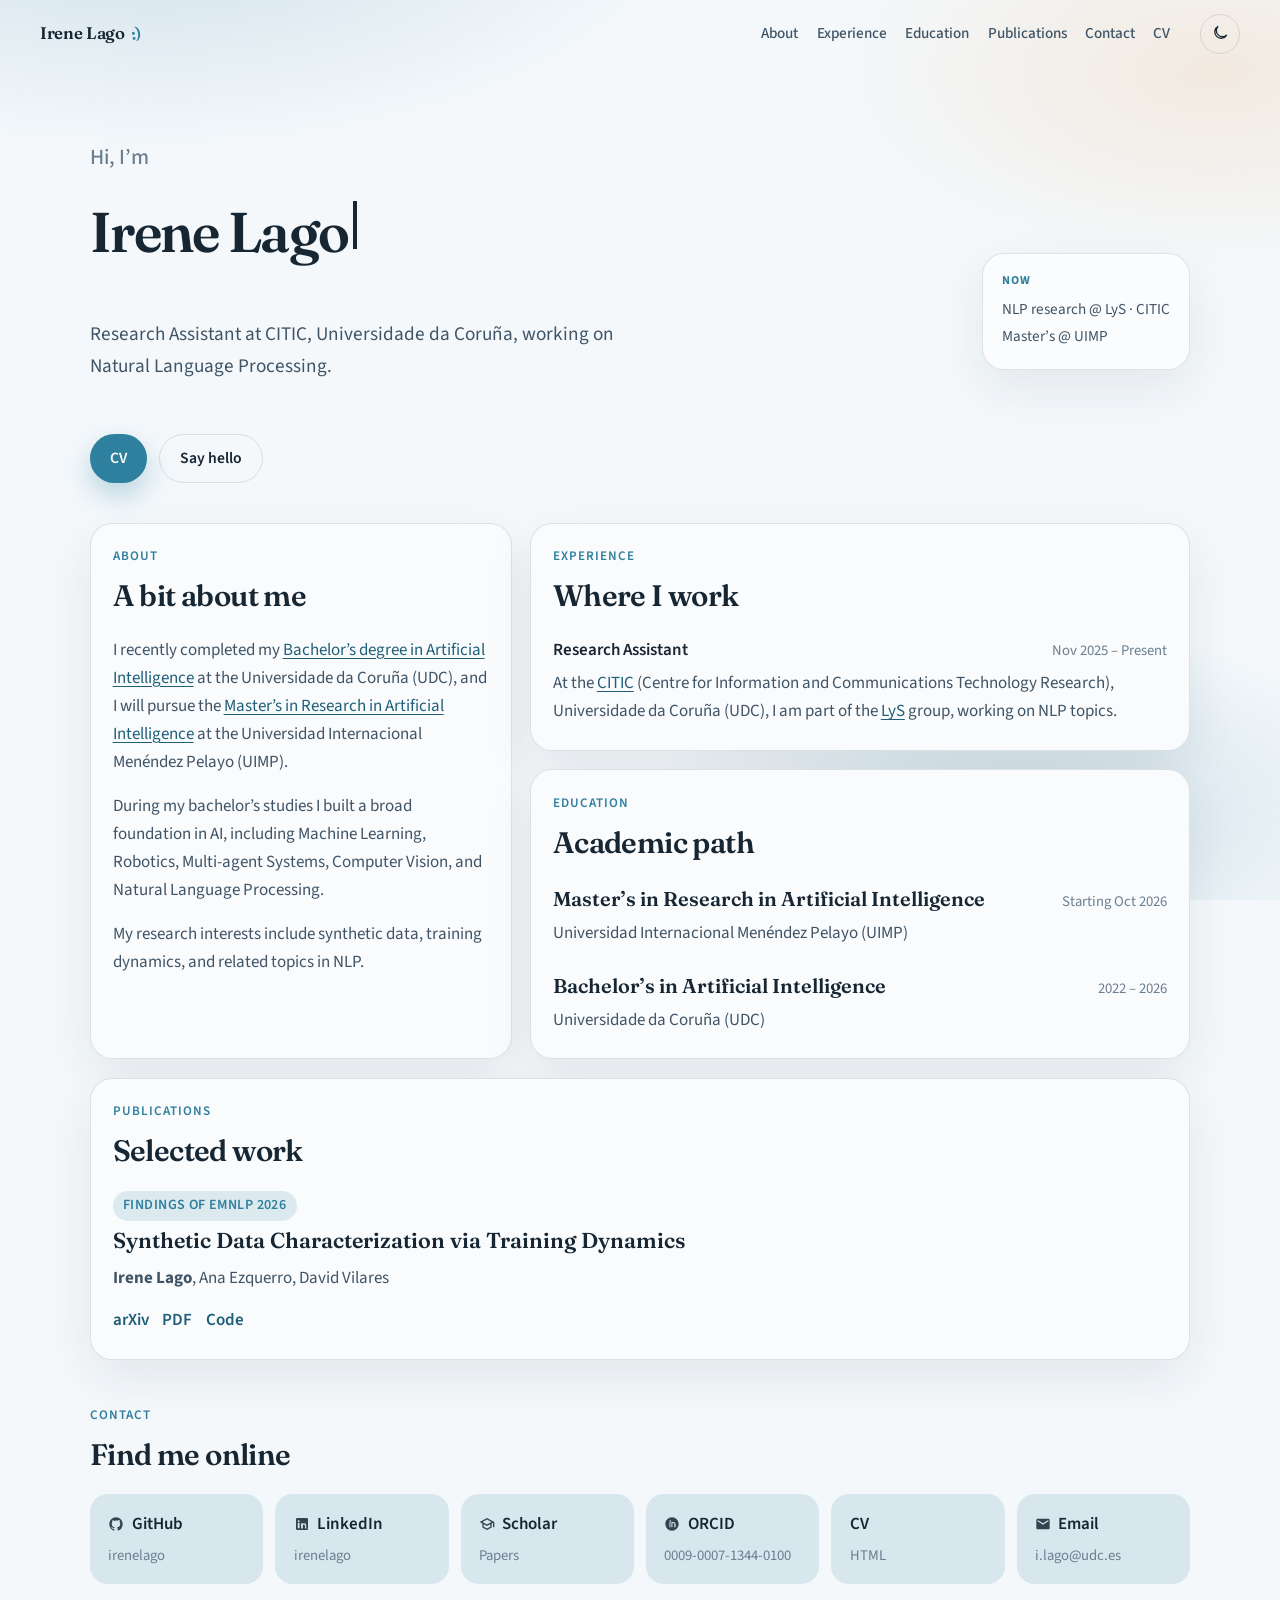
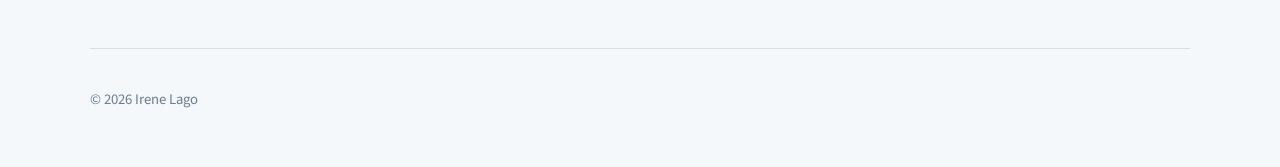
==== index.html @ 0c32f8d2 "Publish personal site and CV." ====
<!DOCTYPE html>
<html lang="en" data-style="bright">
<head>
  <meta charset="UTF-8" />
  <meta name="viewport" content="width=device-width, initial-scale=1" />
  <meta name="description" content="Irene Lago — Research Assistant in NLP at CITIC / LyS Group, Universidade da Coruña." />
  <meta name="author" content="Irene Lago" />
  <title>Irene Lago</title>
  <link rel="preconnect" href="https://fonts.googleapis.com" />
  <link rel="preconnect" href="https://fonts.gstatic.com" crossorigin />
  <link href="https://fonts.googleapis.com/css2?family=Fraunces:opsz,wght@9..144,500;9..144,600;9..144,700&family=Source+Sans+3:ital,wght@0,400;0,500;0,600;1,400&display=swap" rel="stylesheet" />
  <link rel="stylesheet" href="styles.css?v=6" />
</head>
<body>
  <div class="bg-atmosphere" aria-hidden="true"></div>

  <header class="site-header">
    <a class="brand-mark" href="#top">Irene Lago <span class="brand-smile" aria-hidden="true">:)</span></a>
    <nav class="nav" aria-label="Primary">
      <a href="#about">About</a>
      <a href="#experience">Experience</a>
      <a href="#education">Education</a>
      <a href="#publications">Publications</a>
      <a href="#contact">Contact</a>
      <a href="cv.html">CV</a>
    </nav>
    <div class="header-controls">
      <button type="button" class="theme-toggle" id="theme-toggle" aria-label="Switch to dark theme">
        <span class="theme-toggle__icon theme-toggle__icon--moon" aria-hidden="true">
          <svg width="18" height="18" viewBox="0 0 24 24" fill="none" stroke="currentColor" stroke-width="1.75">
            <path d="M21 14.5A8.5 8.5 0 1 1 9.5 3a7 7 0 0 0 11.5 11.5z"/>
          </svg>
        </span>
        <span class="theme-toggle__icon theme-toggle__icon--sun" aria-hidden="true">
          <svg width="18" height="18" viewBox="0 0 24 24" fill="none" stroke="currentColor" stroke-width="1.75">
            <circle cx="12" cy="12" r="4"/>
            <path d="M12 2v2M12 20v2M4.93 4.93l1.41 1.41M17.66 17.66l1.41 1.41M2 12h2M20 12h2M4.93 19.07l1.41-1.41M17.66 6.34l1.41-1.41"/>
          </svg>
        </span>
      </button>
    </div>
  </header>

  <main id="top">
    <section class="hero">
      <p class="hero__hi" aria-label="Hi, I’m">
        <span id="hero-hi-text"></span><span class="hero__cursor" aria-hidden="true"></span>
      </p>
      <h1 class="hero__name" aria-label="Irene Lago">
        <span id="hero-name-text"></span><span class="hero__face" aria-hidden="true">:)</span>
      </h1>
      <p class="hero__lead reveal">
        Research Assistant at CITIC, Universidade da Coruña, working on Natural Language Processing.
      </p>
      <div class="hero__actions reveal">
        <a class="btn btn--primary" href="cv.html">CV</a>
        <a class="btn btn--ghost" href="mailto:i.lago@udc.es">Say hello</a>
      </div>
      <aside class="hero__aside reveal" aria-hidden="false">
        <p class="hero__aside-label">Now</p>
        <p class="hero__aside-text">NLP research @ LyS · CITIC</p>
        <p class="hero__aside-text">Master’s @ UIMP</p>
      </aside>
    </section>

    <div class="content-grid">
    <section id="about" class="section">
      <div class="section__label reveal">About</div>
      <h2 class="section__title reveal">A bit about me</h2>
      <div class="prose reveal">
        <p>
          I recently completed my
          <a href="https://estudos.udc.es/es/study/detail/614g03v01" target="_blank" rel="noopener noreferrer">Bachelor’s degree in Artificial Intelligence</a>
          at the Universidade da Coruña (UDC),
          and I will pursue the
          <a href="https://www.uimp.es/postgrado/estudios/fichaestudio.php?any=2026-27&amp;lan=es&amp;plan=P04C" target="_blank" rel="noopener noreferrer">Master’s in Research in Artificial Intelligence</a>
          at the Universidad Internacional Menéndez Pelayo (UIMP).
        </p>
        <p>
          During my bachelor’s studies I built a broad foundation in AI, including
          Machine Learning, Robotics, Multi-agent Systems, Computer Vision, and Natural Language Processing.
        </p>
        <p>
          My research interests include synthetic data, training dynamics,
          and related topics in NLP.
        </p>
      </div>
    </section>

    <section id="experience" class="section">
      <div class="section__label reveal">Experience</div>
      <h2 class="section__title reveal">Where I work</h2>
      <article class="timeline-item reveal">
        <div class="timeline-item__meta">
          <span class="timeline-item__role">Research Assistant</span>
          <span class="timeline-item__when">Nov 2025 – Present</span>
        </div>
        <p class="timeline-item__desc">
          At the <a href="https://citic.udc.es/" target="_blank" rel="noopener noreferrer">CITIC</a> (Centre for Information and Communications Technology Research),
          Universidade da Coruña (UDC), I am part of the <a href="https://www.grupolys.org/" target="_blank" rel="noopener noreferrer">LyS</a> group,
          working on NLP topics.
        </p>
      </article>
    </section>

    <section id="education" class="section">
      <div class="section__label reveal">Education</div>
      <h2 class="section__title reveal">Academic path</h2>
      <ul class="edu-list">
        <li class="edu-item reveal">
          <div class="edu-item__meta">
            <h3 class="edu-item__degree">
              <a href="https://www.uimp.es/postgrado/estudios/fichaestudio.php?any=2026-27&amp;lan=es&amp;plan=P04C" target="_blank" rel="noopener noreferrer">Master’s in Research in Artificial Intelligence</a>
            </h3>
            <span class="edu-item__when">Starting Oct 2026</span>
          </div>
          <p class="edu-item__school">Universidad Internacional Menéndez Pelayo (UIMP)</p>
        </li>
        <li class="edu-item reveal">
          <div class="edu-item__meta">
            <h3 class="edu-item__degree">
              <a href="https://estudos.udc.es/es/study/detail/614g03v01" target="_blank" rel="noopener noreferrer">Bachelor’s in Artificial Intelligence</a>
            </h3>
            <span class="edu-item__when">2022 – 2026</span>
          </div>
          <p class="edu-item__school">Universidade da Coruña (UDC)</p>
        </li>
      </ul>
    </section>

    <section id="publications" class="section">
      <div class="section__label reveal">Publications</div>
      <h2 class="section__title reveal">Selected work</h2>
      <article class="pub reveal">
        <p class="pub__venue">Findings of EMNLP 2026</p>
        <h3 class="pub__title">
          <a href="https://arxiv.org/abs/2609.39447" target="_blank" rel="noopener noreferrer">
            Synthetic Data Characterization via Training Dynamics
          </a>
        </h3>
        <p class="pub__authors">
          <strong>Irene Lago</strong>, Ana Ezquerro, David Vilares
        </p>
        <div class="pub__links">
          <a href="https://arxiv.org/abs/2609.39447" target="_blank" rel="noopener noreferrer">arXiv</a>
          <a href="https://arxiv.org/pdf/2609.39447" target="_blank" rel="noopener noreferrer">PDF</a>
          <a href="https://github.com/irenelago/SynthTD/" target="_blank" rel="noopener noreferrer">Code</a>
        </div>
      </article>
    </section>
    </div>

    <section id="contact" class="section section--contact">
      <div class="section__label reveal">Contact</div>
      <h2 class="section__title reveal">Find me online</h2>
      <ul class="link-row reveal">
        <li>
          <a class="link-chip" href="https://github.com/irenelago" target="_blank" rel="noopener noreferrer">
            <span class="link-chip__label">
              <svg class="icon" viewBox="0 0 24 24" aria-hidden="true"><path fill="currentColor" d="M12 2C6.48 2 2 6.58 2 12.26c0 4.52 2.87 8.35 6.84 9.71.5.1.68-.22.68-.48 0-.24-.01-.87-.01-1.71-2.78.62-3.37-1.37-3.37-1.37-.45-1.18-1.11-1.5-1.11-1.5-.91-.64.07-.63.07-.63 1 .07 1.53 1.06 1.53 1.06.89 1.56 2.34 1.11 2.91.85.09-.66.35-1.11.63-1.37-2.22-.26-4.56-1.14-4.56-5.07 0-1.12.39-2.03 1.03-2.75-.1-.26-.45-1.3.1-2.71 0 0 .84-.27 2.75 1.05A9.3 9.3 0 0 1 12 6.84c.85.004 1.71.12 2.51.35 1.9-1.32 2.74-1.05 2.74-1.05.55 1.41.2 2.45.1 2.71.64.72 1.03 1.63 1.03 2.75 0 3.94-2.34 4.8-4.57 5.06.36.32.68.94.68 1.9 0 1.37-.01 2.47-.01 2.81 0 .27.18.59.69.48A10.27 10.27 0 0 0 22 12.26C22 6.58 17.52 2 12 2z"/></svg>
              GitHub
            </span>
            <span class="link-chip__hint">irenelago</span>
          </a>
        </li>
        <li>
          <a class="link-chip" href="https://www.linkedin.com/in/irenelago/" target="_blank" rel="noopener noreferrer">
            <span class="link-chip__label">
              <svg class="icon" viewBox="0 0 24 24" aria-hidden="true"><path fill="currentColor" d="M19 3a2 2 0 0 1 2 2v14a2 2 0 0 1-2 2H5a2 2 0 0 1-2-2V5a2 2 0 0 1 2-2h14zM8.34 18.34V10.5H5.67v7.84h2.67zM7 9.3a1.55 1.55 0 1 0 0-3.1 1.55 1.55 0 0 0 0 3.1zM18.34 18.34v-4.27c0-2.29-1.22-3.35-2.85-3.35-1.31 0-1.9.72-2.23 1.23v-1.05h-2.67c.04.74 0 7.84 0 7.84h2.67v-4.38c0-.23.02-.47.08-.63.19-.47.62-1 1.35-1 0 0 .95-.06 1.48.95.3.56.27 1.36.27 2.14v2.92h2.9z"/></svg>
              LinkedIn
            </span>
            <span class="link-chip__hint">irenelago</span>
          </a>
        </li>
        <li>
          <a class="link-chip" href="https://scholar.google.com/scholar?q=%22Irene+Lago%22+%22Synthetic+Data+Characterization%22" target="_blank" rel="noopener noreferrer">
            <span class="link-chip__label">
              <svg class="icon" viewBox="0 0 24 24" aria-hidden="true"><path fill="currentColor" d="M12 3 1 9l4 2.18v6L12 21l7-3.82v-6l2-1.09V17h2V9L12 3zm6.82 6L12 12.72 5.18 9 12 5.28 18.82 9zM17 15.99l-5 2.73-5-2.73v-3.72L12 15l5-2.73v3.72z"/></svg>
              Scholar
            </span>
            <span class="link-chip__hint">Papers</span>
          </a>
        </li>
        <li>
          <a class="link-chip" href="https://orcid.org/0009-0007-1344-0100" target="_blank" rel="noopener noreferrer">
            <span class="link-chip__label">
              <svg class="icon" viewBox="0 0 24 24" aria-hidden="true"><path fill="currentColor" d="M12 2C6.48 2 2 6.48 2 12s4.48 10 10 10 10-4.48 10-10S17.52 2 12 2zM9.62 16.85H8.16V8.36h1.46v8.49zm.73-9.72a.95.95 0 1 1-1.9 0 .95.95 0 0 1 1.9 0zm6.5 9.72h-1.45v-4.37c0-1.08-.39-1.82-1.36-1.82-.74 0-1.18.5-1.37.98-.07.17-.09.41-.09.65v4.56h-1.45s.02-7.38 0-8.15h1.45v1.16c.19-.3.54-.72 1.32-.72 1.97 0 3.45 1.29 3.45 4.05v3.66z"/></svg>
              ORCID
            </span>
            <span class="link-chip__hint">0009-0007-1344-0100</span>
          </a>
        </li>
        <li>
          <a class="link-chip" href="cv.html">
            <span class="link-chip__label">CV</span>
            <span class="link-chip__hint">HTML</span>
          </a>
        </li>
        <li>
          <a class="link-chip" href="mailto:i.lago@udc.es">
            <span class="link-chip__label">
              <svg class="icon" viewBox="0 0 24 24" aria-hidden="true"><path fill="currentColor" d="M20 4H4c-1.1 0-2 .9-2 2v12c0 1.1.9 2 2 2h16c1.1 0 2-.9 2-2V6c0-1.1-.9-2-2-2zm0 4-8 5-8-5V6l8 5 8-5v2z"/></svg>
              Email
            </span>
            <span class="link-chip__hint">i.lago@udc.es</span>
          </a>
        </li>
      </ul>
    </section>
  </main>

  <footer class="site-footer">
    <p>© <span id="year"></span> Irene Lago</p>
  </footer>

  <script src="script.js?v=6"></script>
</body>
</html>
---- styles.css ----
:root {
  --bg: #f4f8fb;
  --bg-elevated: rgba(255, 255, 255, 0.72);
  --ink: #172633;
  --ink-soft: #3f5466;
  --muted: #6a7f90;
  --line: rgba(23, 38, 51, 0.12);
  --accent: #3a7ca5;
  --accent-soft: rgba(58, 124, 165, 0.12);
  --accent-strong: #2a5f80;
  --glow-a: rgba(58, 124, 165, 0.18);
  --glow-b: rgba(150, 175, 190, 0.16);
  --shadow: 0 18px 50px rgba(23, 38, 51, 0.08);
  --radius: 14px;
  --font-display: "Fraunces", Georgia, serif;
  --font-body: "Source Sans 3", system-ui, sans-serif;
  --max: 960px;
  --header-h: 4.25rem;
  color-scheme: light;
}

[data-theme="dark"] {
  --bg: #1a222a;
  --bg-elevated: rgba(34, 44, 54, 0.88);
  --ink: #e8eef2;
  --ink-soft: #b4c2ce;
  --muted: #8a9aab;
  --line: rgba(232, 238, 242, 0.12);
  --accent: #7eb6d6;
  --accent-soft: rgba(126, 182, 214, 0.16);
  --accent-strong: #a6d0e6;
  --glow-a: rgba(126, 182, 214, 0.12);
  --glow-b: rgba(100, 130, 160, 0.08);
  --shadow: 0 18px 50px rgba(0, 0, 0, 0.22);
  color-scheme: dark;
}

*,
*::before,
*::after {
  box-sizing: border-box;
}

html {
  scroll-behavior: smooth;
}

body {
  margin: 0;
  min-height: 100vh;
  font-family: var(--font-body);
  font-size: 1.0625rem;
  line-height: 1.65;
  color: var(--ink);
  background: var(--bg);
  -webkit-font-smoothing: antialiased;
}

a {
  color: var(--accent-strong);
  text-decoration-thickness: 1px;
  text-underline-offset: 0.18em;
  transition: color 0.2s ease, opacity 0.2s ease;
}

a:hover {
  color: var(--accent);
}

img {
  max-width: 100%;
}

.bg-atmosphere {
  position: fixed;
  inset: 0;
  z-index: -1;
  pointer-events: none;
  background:
    radial-gradient(ellipse 70% 45% at 12% -10%, var(--glow-a), transparent 60%),
    radial-gradient(ellipse 55% 40% at 95% 8%, var(--glow-b), transparent 55%),
    radial-gradient(ellipse 50% 35% at 80% 90%, var(--glow-a), transparent 60%),
    linear-gradient(180deg, var(--bg) 0%, var(--bg) 100%);
}

.bg-atmosphere::after {
  content: "";
  position: absolute;
  inset: 0;
  opacity: 0.35;
  background-image: url("data:image/svg+xml,%3Csvg viewBox='0 0 200 200' xmlns='http://www.w3.org/2000/svg'%3E%3Cfilter id='n'%3E%3CfeTurbulence type='fractalNoise' baseFrequency='0.85' numOctaves='4' stitchTiles='stitch'/%3E%3C/filter%3E%3Crect width='100%25' height='100%25' filter='url(%23n)' opacity='0.45'/%3E%3C/svg%3E");
  mix-blend-mode: soft-light;
}

.site-header {
  position: sticky;
  top: 0;
  z-index: 20;
  display: flex;
  align-items: center;
  gap: 1rem;
  min-height: var(--header-h);
  padding: 0.75rem clamp(1.25rem, 4vw, 2.5rem);
  background: var(--bg-elevated);
  backdrop-filter: blur(14px);
  border-bottom: 1px solid var(--line);
}

.brand-mark {
  font-family: var(--font-display);
  font-weight: 600;
  font-size: 1.05rem;
  letter-spacing: -0.02em;
  color: var(--ink);
  text-decoration: none;
}

.brand-mark:hover {
  color: var(--accent);
}

.nav {
  display: none;
  gap: 1.15rem;
  margin-left: auto;
  margin-right: 0.5rem;
}

.nav a {
  color: var(--ink-soft);
  text-decoration: none;
  font-size: 0.95rem;
  font-weight: 500;
}

.nav a:hover {
  color: var(--accent);
}

.theme-toggle {
  display: inline-flex;
  align-items: center;
  justify-content: center;
  width: 2.5rem;
  height: 2.5rem;
  border: 1px solid var(--line);
  border-radius: 999px;
  background: transparent;
  color: var(--ink);
  cursor: pointer;
  transition: background 0.2s ease, border-color 0.2s ease, transform 0.2s ease;
}

.header-controls {
  margin-left: auto;
  display: flex;
  align-items: center;
  gap: 0.55rem;
}

.nav + .header-controls {
  margin-left: 0.35rem;
}

.brand-smile {
  color: var(--accent);
  font-weight: 600;
  margin-left: 0.15rem;
}

.hero__aside {
  display: none;
}

.content-grid {
  display: contents;
}

.theme-toggle:hover {
  background: var(--accent-soft);
  border-color: transparent;
}

.theme-toggle:active {
  transform: scale(0.96);
}

.theme-toggle__icon--sun {
  display: none;
}

[data-theme="dark"] .theme-toggle__icon--moon {
  display: none;
}

[data-theme="dark"] .theme-toggle__icon--sun {
  display: block;
}

main {
  width: min(100% - 2.5rem, var(--max));
  margin: 0 auto;
  padding-bottom: 4rem;
}

.hero {
  padding: clamp(3.5rem, 12vw, 6.5rem) 0 clamp(3rem, 8vw, 4.5rem);
}

.hero__hi {
  margin: 0 0 0.35rem;
  min-height: 1.4em;
  font-size: 1.15rem;
  font-weight: 500;
  color: var(--muted);
}

.hero__name {
  margin: 0 0 1.25rem;
  font-family: var(--font-display);
  font-size: clamp(3rem, 10vw, 4.75rem);
  font-weight: 600;
  line-height: 1.05;
  letter-spacing: -0.03em;
  color: var(--ink);
}

.hero__cursor {
  display: inline-block;
  width: 0.08em;
  height: 1em;
  margin-left: 0.08em;
  vertical-align: -0.1em;
  background: currentColor;
  opacity: 0;
}

.hero__cursor.is-active {
  opacity: 1;
  animation: blink-cursor 0.85s steps(1) infinite;
}

.hero__name .hero__cursor {
  height: 0.85em;
  vertical-align: 0.05em;
}

.hero__face {
  display: inline-block;
  margin-left: 0.35rem;
  color: var(--accent);
  font-weight: 600;
  opacity: 0;
  transform: translateY(0.15em) scale(0.7);
  transition: opacity 0.35s ease, transform 0.45s cubic-bezier(0.34, 1.45, 0.64, 1);
}

.hero__face.is-visible {
  opacity: 1;
  transform: none;
}

@keyframes blink-cursor {
  50% {
    opacity: 0;
  }
}

.hero__lead {
  margin: 0 0 2rem;
  max-width: 38rem;
  font-size: 1.15rem;
  color: var(--ink-soft);
}

.hero__lead strong {
  color: var(--ink);
  font-weight: 600;
}

.hero__actions {
  display: flex;
  flex-wrap: wrap;
  gap: 0.75rem;
}

.btn {
  display: inline-flex;
  align-items: center;
  justify-content: center;
  min-height: 2.85rem;
  padding: 0.65rem 1.25rem;
  border-radius: 999px;
  font-weight: 600;
  font-size: 0.98rem;
  text-decoration: none;
  transition: background 0.2s ease, color 0.2s ease, border-color 0.2s ease, transform 0.2s ease;
}

.btn:hover {
  transform: translateY(-1px);
}

.btn--primary {
  background: var(--accent);
  color: #fff;
}

.btn--primary:hover {
  background: var(--accent-strong);
  color: #fff;
}

[data-theme="dark"] .btn--primary {
  color: #10201b;
}

[data-theme="dark"] .btn--primary:hover {
  color: #10201b;
}

.btn--ghost {
  border: 1px solid var(--line);
  color: var(--ink);
  background: transparent;
}

.btn--ghost:hover {
  border-color: transparent;
  background: var(--accent-soft);
  color: var(--accent-strong);
}

.section {
  padding: 2.75rem 0;
  border-top: 1px solid var(--line);
}

.section__label {
  margin-bottom: 0.65rem;
  font-size: 0.82rem;
  font-weight: 600;
  letter-spacing: 0.08em;
  text-transform: uppercase;
  color: var(--accent);
}

.section__title {
  margin: 0 0 1.35rem;
  font-family: var(--font-display);
  font-size: clamp(1.75rem, 4vw, 2.25rem);
  font-weight: 600;
  letter-spacing: -0.02em;
  line-height: 1.2;
}

.prose p {
  margin: 0 0 1rem;
  color: var(--ink-soft);
}

.prose p:last-child {
  margin-bottom: 0;
}

.timeline-item__meta {
  display: flex;
  flex-wrap: wrap;
  align-items: baseline;
  justify-content: space-between;
  gap: 0.5rem;
  margin-bottom: 0.35rem;
}

.timeline-item__role {
  font-weight: 600;
  color: var(--ink);
}

.timeline-item__when {
  font-size: 0.92rem;
  color: var(--muted);
}

.timeline-item__place {
  margin: 0 0 0.55rem;
  font-family: var(--font-display);
  font-size: 1.35rem;
  font-weight: 600;
}

.timeline-item__desc {
  margin: 0;
  color: var(--ink-soft);
}

.edu-list {
  list-style: none;
  margin: 0;
  padding: 0;
  display: grid;
  gap: 1.35rem;
}

.edu-item__status {
  display: inline-block;
  margin-bottom: 0.4rem;
  padding: 0.2rem 0.65rem;
  border-radius: 999px;
  font-size: 0.78rem;
  font-weight: 600;
  letter-spacing: 0.04em;
  text-transform: uppercase;
  color: var(--accent-strong);
  background: var(--accent-soft);
}

.edu-item__status--done {
  color: var(--muted);
  background: transparent;
  border: 1px solid var(--line);
}

.edu-item__meta {
  display: flex;
  flex-wrap: wrap;
  align-items: baseline;
  justify-content: space-between;
  gap: 0.5rem 1rem;
  margin-bottom: 0.25rem;
}

.edu-item__meta .cv-entry__role {
  margin: 0;
}

.edu-item__when {
  font-size: 0.92rem;
  color: var(--muted);
  white-space: nowrap;
  flex-shrink: 0;
}

.edu-item__degree {
  margin: 0;
  font-family: var(--font-display);
  font-size: 1.25rem;
  font-weight: 600;
}

.edu-item__degree a {
  color: inherit;
  text-decoration: none;
}

.edu-item__degree a:hover {
  color: var(--accent);
}

.edu-item__school {
  margin: 0;
  color: var(--ink-soft);
}

.pub__venue {
  margin: 0 0 0.4rem;
  font-size: 0.88rem;
  font-weight: 600;
  letter-spacing: 0.03em;
  text-transform: uppercase;
  color: var(--accent);
}

.pub__title {
  margin: 0 0 0.55rem;
  font-family: var(--font-display);
  font-size: 1.35rem;
  font-weight: 600;
  line-height: 1.3;
}

.pub__title a {
  color: var(--ink);
  text-decoration: none;
}

.pub__title a:hover {
  color: var(--accent);
}

.pub__authors {
  margin: 0 0 0.85rem;
  color: var(--ink-soft);
}

.pub__abstract {
  margin: 0 0 1rem;
  color: var(--ink-soft);
}

.pub__links {
  display: flex;
  flex-wrap: wrap;
  gap: 0.85rem;
}

.pub__links a {
  font-weight: 600;
  text-decoration: none;
  color: var(--accent-strong);
}

.pub__links a:hover {
  text-decoration: underline;
}

.link-row {
  list-style: none;
  margin: 0;
  padding: 0;
  display: grid;
  gap: 0.75rem;
}

.link-chip {
  display: flex;
  align-items: baseline;
  justify-content: space-between;
  gap: 1rem;
  padding: 1rem 1.15rem;
  border: 1px solid var(--line);
  border-radius: var(--radius);
  text-decoration: none;
  color: var(--ink);
  background: color-mix(in srgb, var(--bg) 70%, white 30%);
  box-shadow: var(--shadow);
  transition: border-color 0.2s ease, transform 0.2s ease, background 0.2s ease;
}

[data-theme="dark"] .link-chip {
  background: color-mix(in srgb, var(--bg) 80%, white 8%);
}

.link-chip:hover {
  border-color: var(--accent);
  transform: translateY(-2px);
  color: var(--ink);
}

.link-chip__label {
  display: inline-flex;
  align-items: center;
  gap: 0.45rem;
  font-weight: 600;
}

.link-chip__hint {
  font-size: 0.92rem;
  color: var(--muted);
}

.icon {
  width: 1rem;
  height: 1rem;
  flex-shrink: 0;
  opacity: 0.85;
}

.site-footer {
  width: min(100% - 2.5rem, var(--max));
  margin: 0 auto;
  padding: 1.5rem 0 2.5rem;
  border-top: 1px solid var(--line);
  color: var(--muted);
  font-size: 0.92rem;
}

.reveal {
  opacity: 0;
  transform: translateY(14px);
  transition: opacity 0.65s ease, transform 0.65s ease;
}

.reveal.is-visible {
  opacity: 1;
  transform: none;
}

.hero .reveal:nth-child(1) { transition-delay: 0.05s; }
.hero .reveal:nth-child(2) { transition-delay: 0.14s; }
.hero .reveal:nth-child(3) { transition-delay: 0.23s; }
.hero .reveal:nth-child(4) { transition-delay: 0.32s; }

@media (min-width: 760px) {
  .nav {
    display: flex;
  }

  .link-row {
    grid-template-columns: 1fr 1fr;
  }
}

@media (prefers-reduced-motion: reduce) {
  html {
    scroll-behavior: auto;
  }

  .reveal {
    opacity: 1;
    transform: none;
    transition: none;
  }

  .btn:hover,
  .link-chip:hover,
  .theme-toggle:active {
    transform: none;
  }
}

/* CV page */
.cv-page {
  width: min(100% - 2.5rem, var(--max));
  margin: 0 auto;
  padding: 2rem 0 4rem;
}

.cv-page__actions {
  display: flex;
  flex-wrap: wrap;
  gap: 0.75rem;
  margin-bottom: 2.25rem;
}

.cv-intro {
  display: block;
  margin-bottom: 2.5rem;
  padding-bottom: 2rem;
  border-bottom: 1px solid var(--line);
}

.cv-intro__photo {
  display: none;
}

.cv-intro__name {
  margin: 0 0 0.35rem;
  font-family: var(--font-display);
  font-size: clamp(1.85rem, 5vw, 2.5rem);
  font-weight: 600;
  letter-spacing: -0.02em;
  line-height: 1.1;
}

.cv-intro__role {
  margin: 0 0 0.75rem;
  font-size: 0.95rem;
  font-weight: 500;
  letter-spacing: 0.06em;
  text-transform: uppercase;
  color: var(--muted);
}

.icon-links {
  list-style: none;
  margin: 0;
  padding: 0;
  display: flex;
  flex-wrap: wrap;
  gap: 0.55rem 1rem;
}

.icon-links a {
  display: inline-flex;
  align-items: center;
  gap: 0.4rem;
  color: var(--ink-soft);
  text-decoration: none;
  font-size: 0.95rem;
  font-weight: 500;
}

.icon-links a:hover {
  color: var(--accent);
}

.cv-section {
  padding: 1.75rem 0;
  border-top: 1px solid var(--line);
}

.cv-section__title {
  margin: 0 0 1.1rem;
  font-family: var(--font-display);
  font-size: 1.35rem;
  font-weight: 600;
  letter-spacing: -0.01em;
}

.cv-entry {
  margin: 0 0 1.25rem;
}

.cv-entry:last-child {
  margin-bottom: 0;
}

.cv-entry__org,
.cv-entry__line,
.cv-entry__desc,
.cv-entry__role {
  margin: 0 0 0.2rem;
}

.cv-entry__org {
  color: var(--ink-soft);
}

.cv-entry__line {
  color: var(--muted);
}

.cv-entry__desc {
  color: var(--ink-soft);
  margin: 0.35rem 0 0.4rem;
}

.cv-entry__role {
  font-weight: 600;
  color: var(--ink);
}

.cv-entry__sep {
  color: var(--muted);
  padding: 0 0.15rem;
}

.cv-list {
  margin: 0;
  padding-left: 1.2rem;
  color: var(--ink-soft);
}

.cv-list li {
  margin: 0.35rem 0;
}

.cv-list strong {
  color: var(--ink);
}

.nav a[aria-current="page"] {
  color: var(--accent);
}

@media (max-width: 560px) {
  .cv-intro {
    display: block;
  }
}

/* ========== Bright layout: wider, playful, different distribution ========== */
[data-style="bright"] {
  --font-display: "Fraunces", Georgia, serif;
  --font-body: "Source Sans 3", system-ui, sans-serif;
  --max: 1100px;
  --accent: #2f7f9e;
  --accent-soft: rgba(47, 127, 158, 0.14);
  --accent-strong: #1f5f78;
  --glow-a: rgba(47, 127, 158, 0.2);
  --glow-b: rgba(232, 168, 96, 0.18);
  --radius: 22px;
}

[data-theme="dark"][data-style="bright"] {
  --accent: #7ec4dd;
  --accent-soft: rgba(126, 196, 221, 0.16);
  --accent-strong: #b0dced;
  --glow-a: rgba(126, 196, 221, 0.14);
  --glow-b: rgba(232, 168, 96, 0.1);
}

[data-style="bright"] main {
  width: min(100% - 2rem, var(--max));
}

[data-style="bright"] .site-footer {
  width: min(100% - 2rem, var(--max));
}

[data-style="bright"] .site-header {
  border-bottom: none;
  background: transparent;
  backdrop-filter: none;
}

[data-style="bright"] .hero {
  display: grid;
  grid-template-columns: 1fr;
  gap: 1.25rem 2rem;
  padding: clamp(2.5rem, 8vw, 4.5rem) 0 2.5rem;
  position: relative;
}

[data-style="bright"] .hero__hi {
  font-size: 1.35rem;
}

[data-style="bright"] .brand-smile {
  display: inline-block;
  transform: rotate(-8deg);
}

[data-style="bright"] .hero__name {
  font-size: clamp(2.25rem, 6.5vw, 3.5rem);
  letter-spacing: -0.03em;
  line-height: 1.05;
  max-width: 14ch;
}

[data-style="bright"] .hero__name::after {
  content: "";
  display: block;
  width: min(12rem, 55%);
  height: 0.55rem;
  margin-top: 0.55rem;
  border-radius: 999px;
  background: linear-gradient(90deg, var(--accent), color-mix(in srgb, var(--glow-b) 80%, var(--accent)));
  opacity: 0;
  transform: scaleX(0.4);
  transform-origin: left center;
  transition: opacity 0.4s ease, transform 0.45s ease;
}

[data-style="bright"] .hero__name.is-underlined::after {
  opacity: 1;
  transform: scaleX(1);
}

[data-style="bright"] .hero__lead {
  font-size: 1.2rem;
  max-width: 34rem;
}

[data-style="bright"] .hero__aside {
  display: block;
  padding: 1.1rem 1.2rem;
  border-radius: var(--radius);
  background: color-mix(in srgb, var(--bg) 40%, white 60%);
  border: 1px solid var(--line);
  box-shadow: var(--shadow);
  max-width: 18rem;
}

[data-theme="dark"][data-style="bright"] .hero__aside {
  background: color-mix(in srgb, var(--bg) 70%, white 10%);
}

[data-style="bright"] .hero__aside-label {
  margin: 0 0 0.35rem;
  font-size: 0.75rem;
  font-weight: 700;
  letter-spacing: 0.1em;
  text-transform: uppercase;
  color: var(--accent);
}

[data-style="bright"] .hero__aside-text {
  margin: 0.15rem 0;
  color: var(--ink-soft);
  font-size: 0.95rem;
}

[data-style="bright"] .content-grid {
  display: grid;
  grid-template-columns: 1fr;
  gap: 1rem;
}

[data-style="bright"] .content-grid .section {
  border-top: none;
  padding: 1.4rem 1.35rem 1.55rem;
  border-radius: var(--radius);
  background: color-mix(in srgb, var(--bg) 55%, white 45%);
  border: 1px solid var(--line);
  box-shadow: var(--shadow);
}

[data-theme="dark"][data-style="bright"] .content-grid .section {
  background: color-mix(in srgb, var(--bg) 78%, white 8%);
}

[data-style="bright"] .section__title {
  font-size: clamp(1.45rem, 3vw, 1.85rem);
}

[data-style="bright"] .section--contact {
  margin-top: 1.25rem;
  border-top: none;
  padding: 1.6rem 0 0;
}

[data-style="bright"] .link-row {
  grid-template-columns: repeat(auto-fit, minmax(150px, 1fr));
}

[data-style="bright"] .link-chip {
  flex-direction: column;
  align-items: flex-start;
  gap: 0.35rem;
  border-radius: 18px;
  border: none;
  background: var(--accent-soft);
  box-shadow: none;
  min-height: 5.2rem;
  justify-content: center;
}

[data-style="bright"] .link-chip:hover {
  transform: translateY(-3px) rotate(-0.4deg);
  background: color-mix(in srgb, var(--accent-soft) 70%, var(--accent) 30%);
}

[data-style="bright"] .btn--primary {
  box-shadow: 0 12px 28px color-mix(in srgb, var(--accent) 30%, transparent);
}

[data-style="bright"] .pub__venue {
  display: inline-block;
  padding: 0.2rem 0.65rem;
  border-radius: 999px;
  background: var(--accent-soft);
}

@media (min-width: 900px) {
  [data-style="bright"] .hero {
    grid-template-columns: minmax(0, 1.35fr) minmax(14rem, 0.65fr);
    align-items: end;
  }

  [data-style="bright"] .hero__hi,
  [data-style="bright"] .hero__name,
  [data-style="bright"] .hero__lead,
  [data-style="bright"] .hero__actions {
    grid-column: 1;
  }

  [data-style="bright"] .hero__aside {
    grid-column: 2;
    grid-row: 1 / span 4;
    align-self: center;
    justify-self: end;
  }

  [data-style="bright"] .content-grid {
    grid-template-columns: 0.78fr 1.22fr;
    grid-template-areas:
      "about experience"
      "about education"
      "publications publications";
    gap: 1.15rem;
  }

  [data-style="bright"] #about { grid-area: about; }
  [data-style="bright"] #experience { grid-area: experience; }
  [data-style="bright"] #education { grid-area: education; }
  [data-style="bright"] #publications { grid-area: publications; }
}
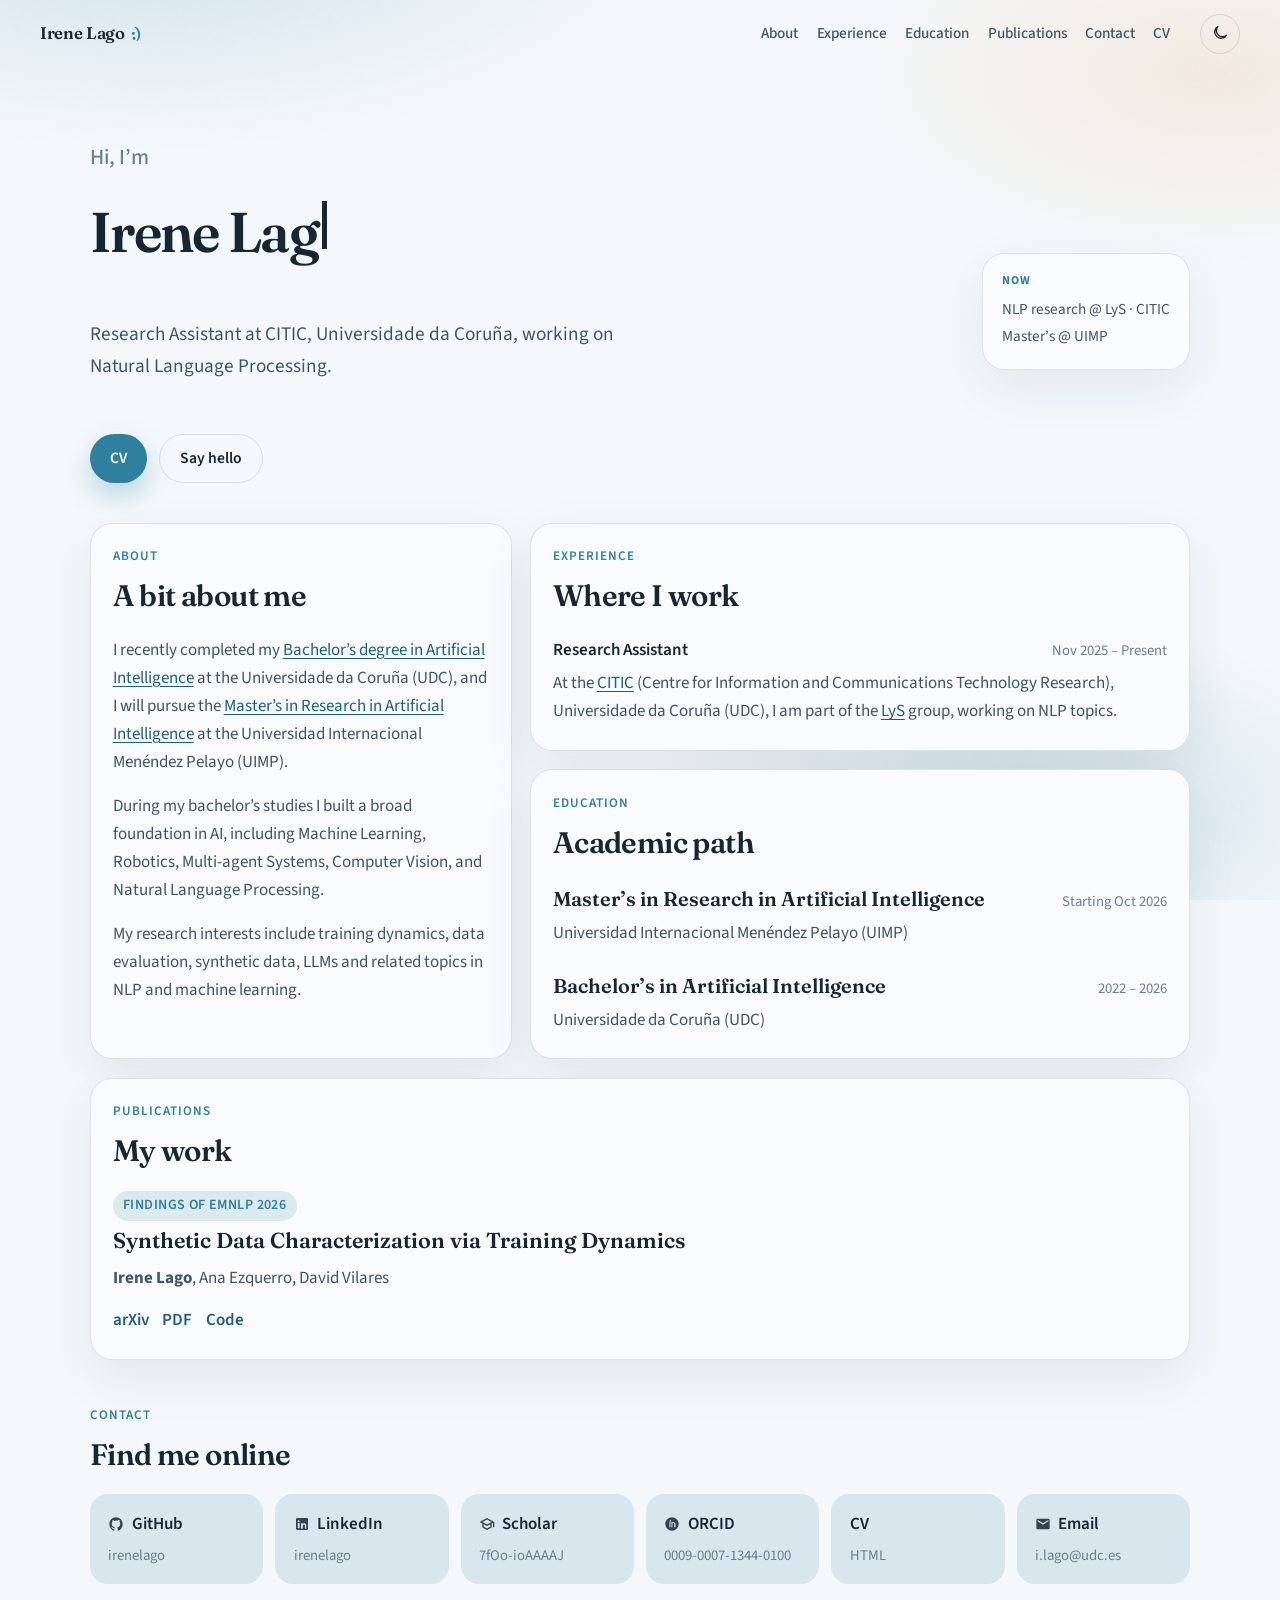
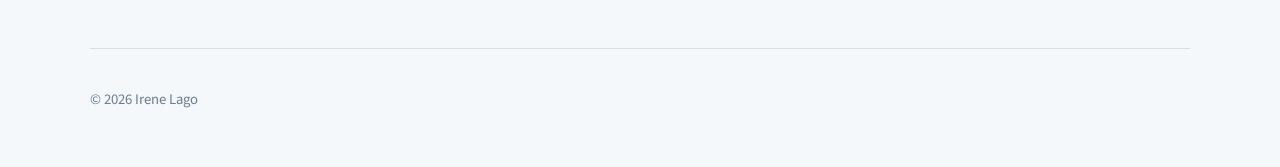
==== commit 61e2fdc6: "Publish personal site and CV." ====
--- a/index.html
+++ b/index.html
@@ -81,8 +81,7 @@
           Machine Learning, Robotics, Multi-agent Systems, Computer Vision, and Natural Language Processing.
         </p>
         <p>
-          My research interests include synthetic data, training dynamics,
-          and related topics in NLP.
+          My research interests include training dynamics, data evaluation, synthetic data, LLMs and related topics in NLP and machine learning.
         </p>
       </div>
     </section>
@@ -130,7 +129,7 @@
 
     <section id="publications" class="section">
       <div class="section__label reveal">Publications</div>
-      <h2 class="section__title reveal">Selected work</h2>
+      <h2 class="section__title reveal">My work</h2>
       <article class="pub reveal">
         <p class="pub__venue">Findings of EMNLP 2026</p>
         <h3 class="pub__title">
@@ -173,12 +172,12 @@
           </a>
         </li>
         <li>
-          <a class="link-chip" href="https://scholar.google.com/scholar?q=%22Irene+Lago%22+%22Synthetic+Data+Characterization%22" target="_blank" rel="noopener noreferrer">
+          <a class="link-chip" href="https://scholar.google.es/citations?user=7fOo-ioAAAAJ&hl=es&oi=ao" target="_blank" rel="noopener noreferrer">
             <span class="link-chip__label">
               <svg class="icon" viewBox="0 0 24 24" aria-hidden="true"><path fill="currentColor" d="M12 3 1 9l4 2.18v6L12 21l7-3.82v-6l2-1.09V17h2V9L12 3zm6.82 6L12 12.72 5.18 9 12 5.28 18.82 9zM17 15.99l-5 2.73-5-2.73v-3.72L12 15l5-2.73v3.72z"/></svg>
               Scholar
             </span>
-            <span class="link-chip__hint">Papers</span>
+            <span class="link-chip__hint">7fOo-ioAAAAJ</span>
           </a>
         </li>
         <li>
